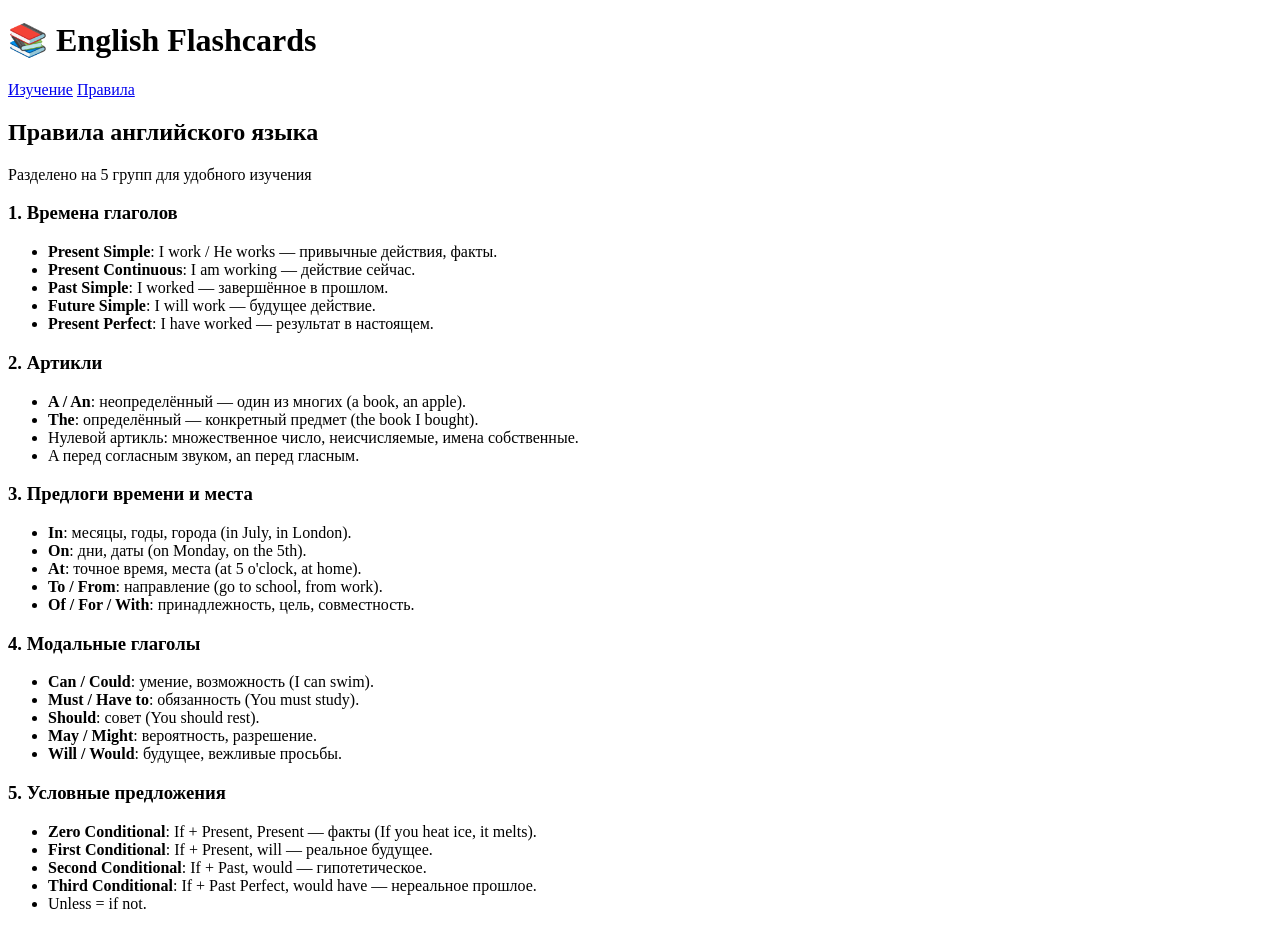
==== rules.html @ b8e3f145 "Add rules page with 5 groups" ====
<!DOCTYPE html>
<html lang="ru">
<head>
  <meta charset="UTF-8">
  <meta name="viewport" content="width=device-width, initial-scale=1.0">
  <title>Правила английского языка</title>
  <link rel="stylesheet" href="styles.css">
</head>
<body>
  <header class="header">
    <div class="container">
      <h1>📚 English Flashcards</h1>
      <nav>
        <a href="index.html">Изучение</a>
        <a href="rules.html" class="active">Правила</a>
      </nav>
    </div>
  </header>

  <main class="container">
    <h2>Правила английского языка</h2>
    <p class="subtitle">Разделено на 5 групп для удобного изучения</p>

    <div class="rules-grid">
      <div class="rule-block">
        <h3>1. Времена глаголов</h3>
        <ul>
          <li><strong>Present Simple</strong>: I work / He works — привычные действия, факты.</li>
          <li><strong>Present Continuous</strong>: I am working — действие сейчас.</li>
          <li><strong>Past Simple</strong>: I worked — завершённое в прошлом.</li>
          <li><strong>Future Simple</strong>: I will work — будущее действие.</li>
          <li><strong>Present Perfect</strong>: I have worked — результат в настоящем.</li>
        </ul>
      </div>

      <div class="rule-block">
        <h3>2. Артикли</h3>
        <ul>
          <li><strong>A / An</strong>: неопределённый — один из многих (a book, an apple).</li>
          <li><strong>The</strong>: определённый — конкретный предмет (the book I bought).</li>
          <li>Нулевой артикль: множественное число, неисчисляемые, имена собственные.</li>
          <li>A перед согласным звуком, an перед гласным.</li>
        </ul>
      </div>

      <div class="rule-block">
        <h3>3. Предлоги времени и места</h3>
        <ul>
          <li><strong>In</strong>: месяцы, годы, города (in July, in London).</li>
          <li><strong>On</strong>: дни, даты (on Monday, on the 5th).</li>
          <li><strong>At</strong>: точное время, места (at 5 o'clock, at home).</li>
          <li><strong>To / From</strong>: направление (go to school, from work).</li>
          <li><strong>Of / For / With</strong>: принадлежность, цель, совместность.</li>
        </ul>
      </div>

      <div class="rule-block">
        <h3>4. Модальные глаголы</h3>
        <ul>
          <li><strong>Can / Could</strong>: умение, возможность (I can swim).</li>
          <li><strong>Must / Have to</strong>: обязанность (You must study).</li>
          <li><strong>Should</strong>: совет (You should rest).</li>
          <li><strong>May / Might</strong>: вероятность, разрешение.</li>
          <li><strong>Will / Would</strong>: будущее, вежливые просьбы.</li>
        </ul>
      </div>

      <div class="rule-block">
        <h3>5. Условные предложения</h3>
        <ul>
          <li><strong>Zero Conditional</strong>: If + Present, Present — факты (If you heat ice, it melts).</li>
          <li><strong>First Conditional</strong>: If + Present, will — реальное будущее.</li>
          <li><strong>Second Conditional</strong>: If + Past, would — гипотетическое.</li>
          <li><strong>Third Conditional</strong>: If + Past Perfect, would have — нереальное прошлое.</li>
          <li>Unless = if not.</li>
        </ul>
      </div>
    </div>
  </main>
</body>
</html>
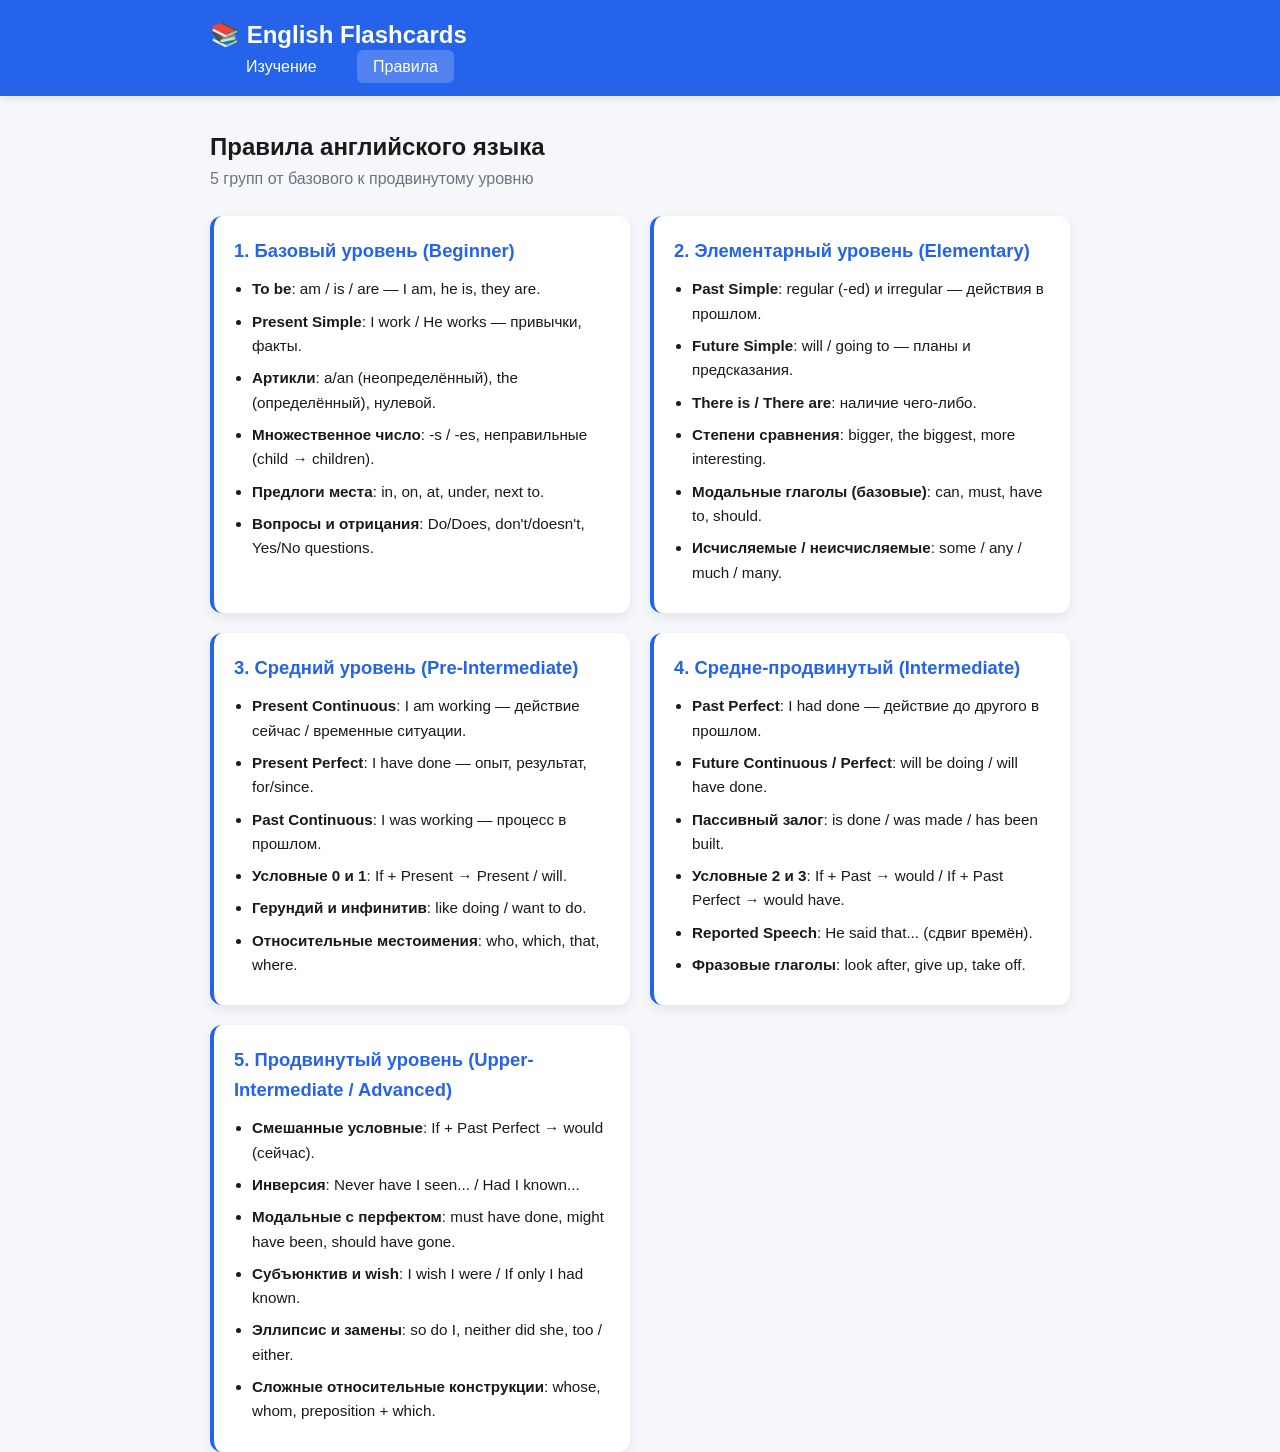
==== commit c5c305c6: "Expand rules into 5 groups from basic to advanced" ====
--- a/rules.html
+++ b/rules.html
@@ -19,60 +19,66 @@
 
   <main class="container">
     <h2>Правила английского языка</h2>
-    <p class="subtitle">Разделено на 5 групп для удобного изучения</p>
+    <p class="subtitle">5 групп от базового к продвинутому уровню</p>
 
     <div class="rules-grid">
       <div class="rule-block">
-        <h3>1. Времена глаголов</h3>
+        <h3>1. Базовый уровень (Beginner)</h3>
         <ul>
-          <li><strong>Present Simple</strong>: I work / He works — привычные действия, факты.</li>
-          <li><strong>Present Continuous</strong>: I am working — действие сейчас.</li>
-          <li><strong>Past Simple</strong>: I worked — завершённое в прошлом.</li>
-          <li><strong>Future Simple</strong>: I will work — будущее действие.</li>
-          <li><strong>Present Perfect</strong>: I have worked — результат в настоящем.</li>
+          <li><strong>To be</strong>: am / is / are — I am, he is, they are.</li>
+          <li><strong>Present Simple</strong>: I work / He works — привычки, факты.</li>
+          <li><strong>Артикли</strong>: a/an (неопределённый), the (определённый), нулевой.</li>
+          <li><strong>Множественное число</strong>: -s / -es, неправильные (child → children).</li>
+          <li><strong>Предлоги места</strong>: in, on, at, under, next to.</li>
+          <li><strong>Вопросы и отрицания</strong>: Do/Does, don't/doesn't, Yes/No questions.</li>
         </ul>
       </div>
 
       <div class="rule-block">
-        <h3>2. Артикли</h3>
+        <h3>2. Элементарный уровень (Elementary)</h3>
         <ul>
-          <li><strong>A / An</strong>: неопределённый — один из многих (a book, an apple).</li>
-          <li><strong>The</strong>: определённый — конкретный предмет (the book I bought).</li>
-          <li>Нулевой артикль: множественное число, неисчисляемые, имена собственные.</li>
-          <li>A перед согласным звуком, an перед гласным.</li>
+          <li><strong>Past Simple</strong>: regular (-ed) и irregular — действия в прошлом.</li>
+          <li><strong>Future Simple</strong>: will / going to — планы и предсказания.</li>
+          <li><strong>There is / There are</strong>: наличие чего-либо.</li>
+          <li><strong>Степени сравнения</strong>: bigger, the biggest, more interesting.</li>
+          <li><strong>Модальные глаголы (базовые)</strong>: can, must, have to, should.</li>
+          <li><strong>Исчисляемые / неисчисляемые</strong>: some / any / much / many.</li>
         </ul>
       </div>
 
       <div class="rule-block">
-        <h3>3. Предлоги времени и места</h3>
+        <h3>3. Средний уровень (Pre-Intermediate)</h3>
         <ul>
-          <li><strong>In</strong>: месяцы, годы, города (in July, in London).</li>
-          <li><strong>On</strong>: дни, даты (on Monday, on the 5th).</li>
-          <li><strong>At</strong>: точное время, места (at 5 o'clock, at home).</li>
-          <li><strong>To / From</strong>: направление (go to school, from work).</li>
-          <li><strong>Of / For / With</strong>: принадлежность, цель, совместность.</li>
+          <li><strong>Present Continuous</strong>: I am working — действие сейчас / временные ситуации.</li>
+          <li><strong>Present Perfect</strong>: I have done — опыт, результат, for/since.</li>
+          <li><strong>Past Continuous</strong>: I was working — процесс в прошлом.</li>
+          <li><strong>Условные 0 и 1</strong>: If + Present → Present / will.</li>
+          <li><strong>Герундий и инфинитив</strong>: like doing / want to do.</li>
+          <li><strong>Относительные местоимения</strong>: who, which, that, where.</li>
         </ul>
       </div>
 
       <div class="rule-block">
-        <h3>4. Модальные глаголы</h3>
+        <h3>4. Средне-продвинутый (Intermediate)</h3>
         <ul>
-          <li><strong>Can / Could</strong>: умение, возможность (I can swim).</li>
-          <li><strong>Must / Have to</strong>: обязанность (You must study).</li>
-          <li><strong>Should</strong>: совет (You should rest).</li>
-          <li><strong>May / Might</strong>: вероятность, разрешение.</li>
-          <li><strong>Will / Would</strong>: будущее, вежливые просьбы.</li>
+          <li><strong>Past Perfect</strong>: I had done — действие до другого в прошлом.</li>
+          <li><strong>Future Continuous / Perfect</strong>: will be doing / will have done.</li>
+          <li><strong>Пассивный залог</strong>: is done / was made / has been built.</li>
+          <li><strong>Условные 2 и 3</strong>: If + Past → would / If + Past Perfect → would have.</li>
+          <li><strong>Reported Speech</strong>: He said that... (сдвиг времён).</li>
+          <li><strong>Фразовые глаголы</strong>: look after, give up, take off.</li>
         </ul>
       </div>
 
       <div class="rule-block">
-        <h3>5. Условные предложения</h3>
+        <h3>5. Продвинутый уровень (Upper-Intermediate / Advanced)</h3>
         <ul>
-          <li><strong>Zero Conditional</strong>: If + Present, Present — факты (If you heat ice, it melts).</li>
-          <li><strong>First Conditional</strong>: If + Present, will — реальное будущее.</li>
-          <li><strong>Second Conditional</strong>: If + Past, would — гипотетическое.</li>
-          <li><strong>Third Conditional</strong>: If + Past Perfect, would have — нереальное прошлое.</li>
-          <li>Unless = if not.</li>
+          <li><strong>Смешанные условные</strong>: If + Past Perfect → would (сейчас).</li>
+          <li><strong>Инверсия</strong>: Never have I seen... / Had I known...</li>
+          <li><strong>Модальные с перфектом</strong>: must have done, might have been, should have gone.</li>
+          <li><strong>Субъюнктив и wish</strong>: I wish I were / If only I had known.</li>
+          <li><strong>Эллипсис и замены</strong>: so do I, neither did she, too / either.</li>
+          <li><strong>Сложные относительные конструкции</strong>: whose, whom, preposition + which.</li>
         </ul>
       </div>
     </div>
--- a/styles.css
+++ b/styles.css
@@ -0,0 +1,231 @@
+* {
+  box-sizing: border-box;
+  margin: 0;
+  padding: 0;
+}
+
+body {
+  font-family: -apple-system, BlinkMacSystemFont, 'Segoe UI', Roboto, Oxygen, Ubuntu, sans-serif;
+  background: #f5f7fa;
+  color: #1a1a1a;
+  line-height: 1.6;
+  min-height: 100vh;
+}
+
+.container {
+  max-width: 900px;
+  margin: 0 auto;
+  padding: 0 20px;
+}
+
+.header {
+  background: #2563eb;
+  color: white;
+  padding: 16px 0;
+  margin-bottom: 32px;
+  box-shadow: 0 2px 8px rgba(0,0,0,0.1);
+}
+
+.header h1 {
+  font-size: 1.5rem;
+  display: inline-block;
+  margin-right: 32px;
+}
+
+.header nav a {
+  color: white;
+  text-decoration: none;
+  margin-left: 20px;
+  padding: 8px 16px;
+  border-radius: 6px;
+  transition: background 0.2s;
+}
+
+.header nav a:hover,
+.header nav a.active {
+  background: rgba(255,255,255,0.2);
+}
+
+.controls {
+  display: flex;
+  justify-content: space-between;
+  align-items: center;
+  margin-bottom: 24px;
+  flex-wrap: wrap;
+  gap: 12px;
+}
+
+.mode-selector {
+  display: flex;
+  gap: 8px;
+  flex-wrap: wrap;
+}
+
+.mode-btn {
+  padding: 10px 16px;
+  border: 2px solid #2563eb;
+  background: white;
+  color: #2563eb;
+  border-radius: 8px;
+  cursor: pointer;
+  font-weight: 500;
+  transition: all 0.2s;
+}
+
+.mode-btn.active,
+.mode-btn:hover {
+  background: #2563eb;
+  color: white;
+}
+
+.stats {
+  display: flex;
+  align-items: center;
+  gap: 12px;
+}
+
+.card-container {
+  display: flex;
+  justify-content: center;
+  margin: 32px 0;
+  perspective: 1000px;
+}
+
+.flashcard {
+  width: 100%;
+  max-width: 480px;
+  height: 280px;
+  position: relative;
+  transform-style: preserve-3d;
+  transition: transform 0.6s;
+  cursor: pointer;
+  border-radius: 16px;
+  box-shadow: 0 10px 30px rgba(0,0,0,0.15);
+}
+
+.flashcard.flipped {
+  transform: rotateY(180deg);
+}
+
+.card-front, .card-back {
+  position: absolute;
+  width: 100%;
+  height: 100%;
+  backface-visibility: hidden;
+  border-radius: 16px;
+  display: flex;
+  flex-direction: column;
+  justify-content: center;
+  align-items: center;
+  padding: 24px;
+  background: white;
+}
+
+.card-back {
+  transform: rotateY(180deg);
+  background: #f0f9ff;
+}
+
+.card-content {
+  font-size: 1.8rem;
+  font-weight: 600;
+  text-align: center;
+  word-break: break-word;
+}
+
+.hint {
+  margin-top: 16px;
+  font-size: 0.85rem;
+  color: #6b7280;
+}
+
+.actions {
+  display: flex;
+  justify-content: center;
+  gap: 12px;
+  flex-wrap: wrap;
+  margin-bottom: 32px;
+}
+
+.actions button, #shuffle-btn, #add-btn {
+  padding: 12px 20px;
+  border: none;
+  border-radius: 8px;
+  background: #2563eb;
+  color: white;
+  font-weight: 500;
+  cursor: pointer;
+  transition: background 0.2s;
+}
+
+.actions button:hover, #shuffle-btn:hover, #add-btn:hover {
+  background: #1d4ed8;
+}
+
+#know-btn { background: #16a34a; }
+#know-btn:hover { background: #15803d; }
+#dont-know-btn { background: #dc2626; }
+#dont-know-btn:hover { background: #b91c1c; }
+
+.add-form {
+  background: white;
+  padding: 24px;
+  border-radius: 12px;
+  box-shadow: 0 2px 8px rgba(0,0,0,0.08);
+  margin-top: 16px;
+}
+
+.add-form h3 {
+  margin-bottom: 16px;
+}
+
+.add-form input {
+  display: block;
+  width: 100%;
+  padding: 12px;
+  margin-bottom: 12px;
+  border: 1px solid #d1d5db;
+  border-radius: 8px;
+  font-size: 1rem;
+}
+
+.rules-grid {
+  display: grid;
+  grid-template-columns: repeat(auto-fit, minmax(280px, 1fr));
+  gap: 20px;
+  margin-top: 24px;
+}
+
+.rule-block {
+  background: white;
+  padding: 20px;
+  border-radius: 12px;
+  box-shadow: 0 4px 12px rgba(0,0,0,0.08);
+  border-left: 4px solid #2563eb;
+}
+
+.rule-block h3 {
+  color: #2563eb;
+  margin-bottom: 12px;
+  font-size: 1.15rem;
+}
+
+.rule-block ul {
+  padding-left: 18px;
+}
+
+.rule-block li {
+  margin-bottom: 8px;
+  font-size: 0.95rem;
+}
+
+.subtitle {
+  color: #6b7280;
+  margin-bottom: 8px;
+}
+
+@media (max-width: 600px) {
+  .header h1 { font-size: 1.2rem; }
+  .card-content { font-size: 1.4rem; }
+  .flashcard { height: 240px; }
+}
